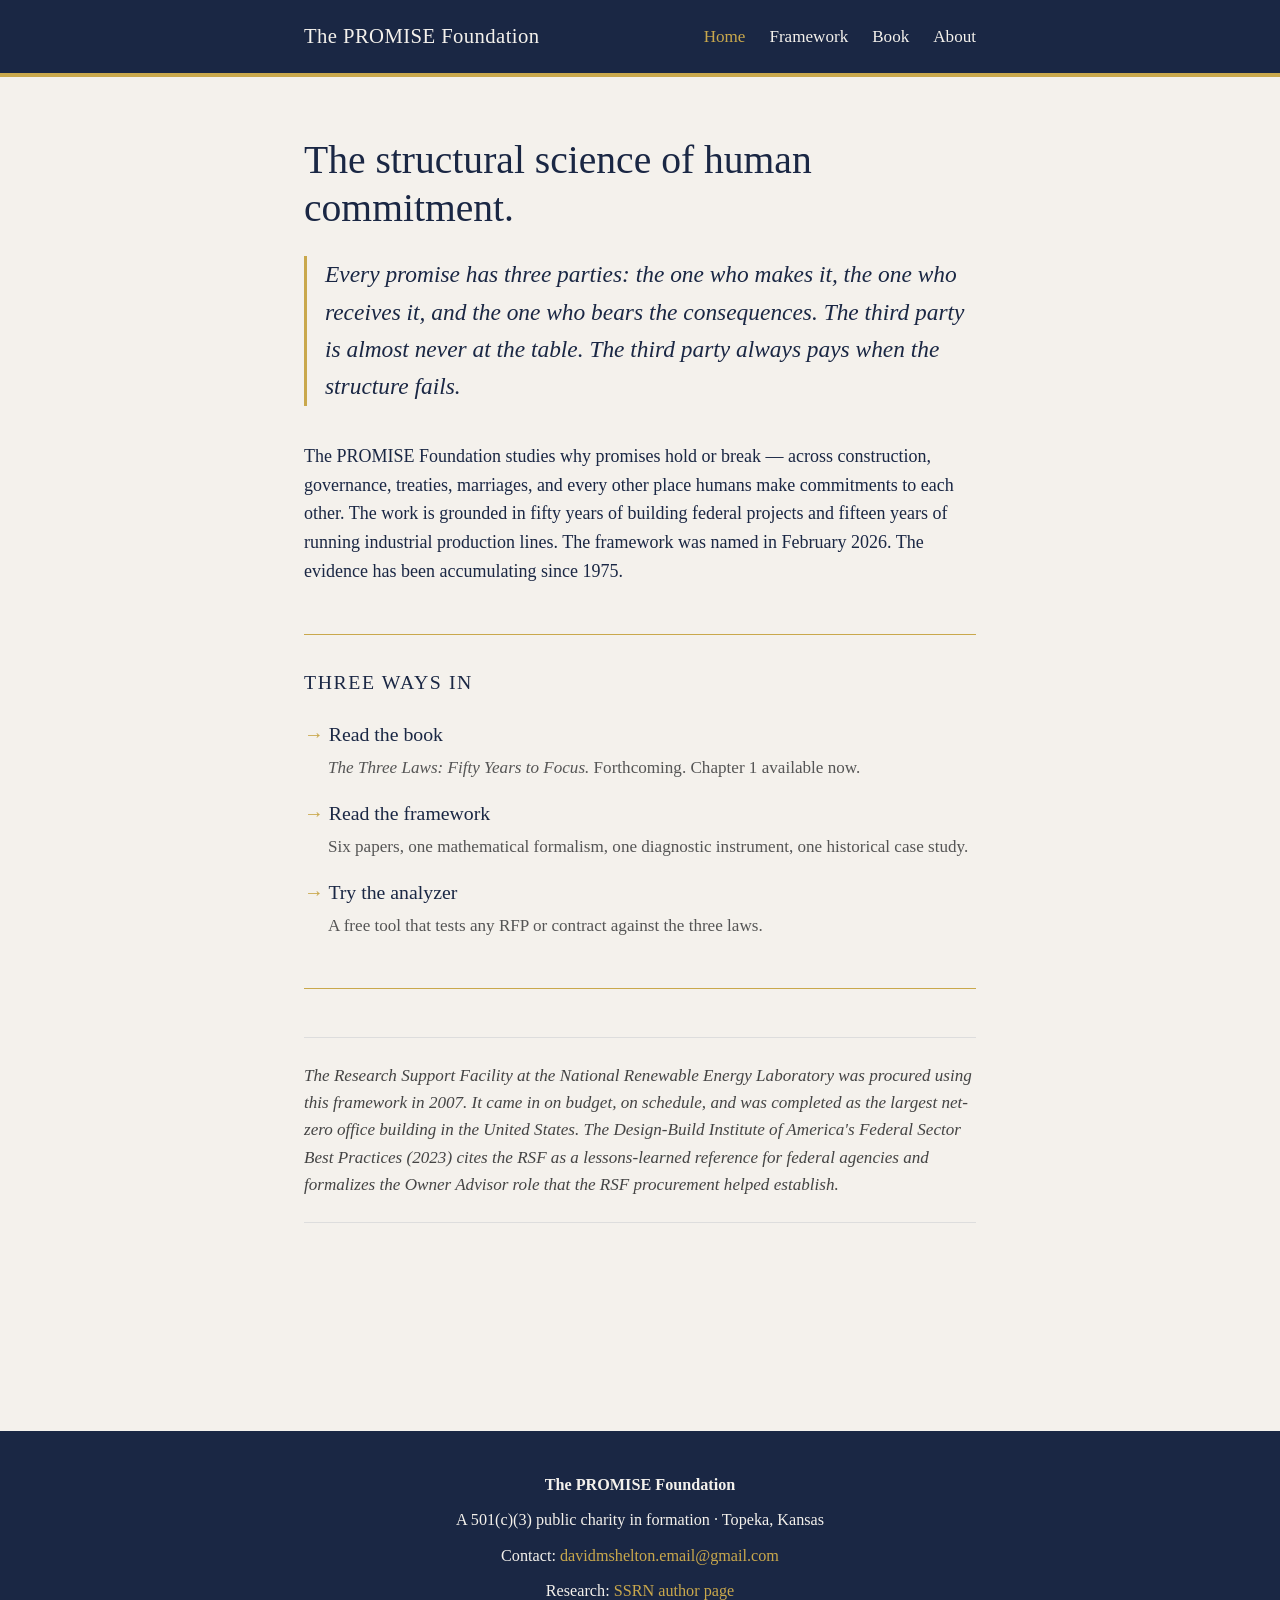
==== index.html @ 9bb54ab6 "Add files via upload" ====
<!DOCTYPE html>
<html lang="en">
<head>
  <meta charset="UTF-8">
  <meta name="viewport" content="width=device-width, initial-scale=1.0">
  <title>The PROMISE Foundation</title>
  <meta name="description" content="The structural science of human commitment. Research, papers, and applied tools from The PROMISE Foundation.">
  <link rel="stylesheet" href="styles.css">
</head>
<body>

  <header>
    <div class="container">
      <div class="site-title">
        <a href="index.html">The PROMISE Foundation</a>
      </div>
      <nav>
        <ul>
          <li><a href="index.html" class="active">Home</a></li>
          <li><a href="framework.html">Framework</a></li>
          <li><a href="book.html">Book</a></li>
          <li><a href="about.html">About</a></li>
        </ul>
      </nav>
    </div>
  </header>

  <main>
    <div class="container">

      <h1>The structural science of human commitment.</h1>

      <p class="tagline">
        Every promise has three parties: the one who makes it, the one who receives it, and the one who bears the consequences. The third party is almost never at the table. The third party always pays when the structure fails.
      </p>

      <p>
        The PROMISE Foundation studies why promises hold or break — across construction, governance, treaties, marriages, and every other place humans make commitments to each other. The work is grounded in fifty years of building federal projects and fifteen years of running industrial production lines. The framework was named in February 2026. The evidence has been accumulating since 1975.
      </p>

      <div class="paths">
        <h2>Three ways in</h2>

        <div class="path-item">
          <a href="book.html">Read the book</a>
          <div class="desc"><em>The Three Laws: Fifty Years to Focus.</em> Forthcoming. Chapter 1 available now.</div>
        </div>

        <div class="path-item">
          <a href="framework.html">Read the framework</a>
          <div class="desc">Six papers, one mathematical formalism, one diagnostic instrument, one historical case study.</div>
        </div>

        <div class="path-item">
          <a href="https://3pq.online" target="_blank" rel="noopener">Try the analyzer</a>
          <div class="desc">A free tool that tests any RFP or contract against the three laws.</div>
        </div>
      </div>

      <p class="credibility">
        The Research Support Facility at the National Renewable Energy Laboratory was procured using this framework in 2007. It came in on budget, on schedule, and was completed as the largest net-zero office building in the United States. The Design-Build Institute of America's <em>Federal Sector Best Practices</em> (2023) cites the RSF as a lessons-learned reference for federal agencies and formalizes the Owner Advisor role that the RSF procurement helped establish.
      </p>

    </div>
  </main>

  <footer>
    <div class="container">
      <div class="footer-line"><strong>The PROMISE Foundation</strong></div>
      <div class="footer-line">A 501(c)(3) public charity in formation · Topeka, Kansas</div>
      <div class="footer-line">Contact: <a href="mailto:davidmshelton.email@gmail.com">davidmshelton.email@gmail.com</a></div>
      <div class="footer-line">Research: <a href="https://ssrn.com/author=10508137" target="_blank" rel="noopener">SSRN author page</a></div>
    </div>
  </footer>

</body>
</html>
---- styles.css ----
/* ============================================================
   The PROMISE Foundation — shared stylesheet
   Visual language: navy, gold, cream, Georgia serif
   Matches 3pq.online for family resemblance
   ============================================================ */

/* Reset and base */
* {
  margin: 0;
  padding: 0;
  box-sizing: border-box;
}

html {
  font-size: 18px;
  scroll-behavior: smooth;
}

body {
  font-family: Georgia, "Times New Roman", serif;
  line-height: 1.6;
  color: #1a2744;
  background: #f4f1ec;
  -webkit-font-smoothing: antialiased;
  -moz-osx-font-smoothing: grayscale;
}

/* Layout container */
.container {
  max-width: 720px;
  margin: 0 auto;
  padding: 0 24px;
}

/* Header / nav */
header {
  background: #1a2744;
  color: #f4f1ec;
  padding: 20px 0;
  border-bottom: 4px solid #c9a84c;
}

header .container {
  display: flex;
  justify-content: space-between;
  align-items: center;
  flex-wrap: wrap;
  gap: 12px;
}

.site-title {
  font-size: 1.15rem;
  font-weight: normal;
  letter-spacing: 0.02em;
}

.site-title a {
  color: #f4f1ec;
  text-decoration: none;
}

.site-title a:hover {
  color: #c9a84c;
}

nav ul {
  list-style: none;
  display: flex;
  gap: 24px;
  flex-wrap: wrap;
}

nav a {
  color: #f4f1ec;
  text-decoration: none;
  font-size: 0.95rem;
}

nav a:hover {
  color: #c9a84c;
}

nav a.active {
  color: #c9a84c;
}

/* Main content */
main {
  padding: 60px 0 80px;
}

h1 {
  font-size: 2.2rem;
  line-height: 1.2;
  margin-bottom: 24px;
  font-weight: normal;
  color: #1a2744;
}

h2 {
  font-size: 1.5rem;
  margin-top: 48px;
  margin-bottom: 16px;
  font-weight: normal;
  color: #1a2744;
}

h3 {
  font-size: 1.15rem;
  margin-top: 32px;
  margin-bottom: 12px;
  font-style: italic;
  font-weight: normal;
  color: #1a2744;
}

p {
  margin-bottom: 18px;
}

a {
  color: #1a2744;
  text-decoration: underline;
  text-decoration-color: #c9a84c;
  text-decoration-thickness: 1px;
  text-underline-offset: 3px;
}

a:hover {
  color: #c9a84c;
}

em {
  font-style: italic;
}

strong {
  font-weight: bold;
}

/* Tagline / subtitle on home */
.tagline {
  font-size: 1.3rem;
  font-style: italic;
  color: #1a2744;
  margin-bottom: 36px;
  border-left: 3px solid #c9a84c;
  padding-left: 18px;
}

/* Three-paths block on home */
.paths {
  margin: 48px 0;
  padding: 32px 0;
  border-top: 1px solid #c9a84c;
  border-bottom: 1px solid #c9a84c;
}

.paths h2 {
  margin-top: 0;
  margin-bottom: 20px;
  font-size: 1.1rem;
  text-transform: uppercase;
  letter-spacing: 0.08em;
  color: #1a2744;
}

.path-item {
  margin-bottom: 16px;
}

.path-item a {
  font-size: 1.1rem;
  text-decoration: none;
  color: #1a2744;
}

.path-item a::before {
  content: "→ ";
  color: #c9a84c;
}

.path-item a:hover {
  color: #c9a84c;
}

.path-item .desc {
  margin-top: 4px;
  margin-left: 24px;
  font-size: 0.95rem;
  color: #555;
}

/* Credibility note (italic block on home) */
.credibility {
  margin: 48px 0;
  padding: 24px 0;
  font-style: italic;
  color: #444;
  font-size: 0.95rem;
  border-top: 1px solid #ddd;
  border-bottom: 1px solid #ddd;
}

/* Papers list on framework page */
.papers {
  margin-top: 32px;
}

.paper {
  margin-bottom: 28px;
  padding-bottom: 20px;
  border-bottom: 1px solid #ddd;
}

.paper:last-child {
  border-bottom: none;
}

.paper-title {
  font-style: italic;
  font-size: 1.05rem;
  margin-bottom: 4px;
}

.paper-meta {
  font-size: 0.9rem;
  color: #555;
  margin-bottom: 8px;
}

.paper-link {
  font-size: 0.95rem;
}

.paper-link::before {
  content: "→ ";
  color: #c9a84c;
}

/* Equation block */
.equation {
  text-align: center;
  font-size: 1.3rem;
  margin: 24px 0;
  padding: 20px;
  background: white;
  border-left: 3px solid #c9a84c;
  font-family: Georgia, serif;
  letter-spacing: 0.03em;
}

/* Principles list (numbered) */
.principles {
  margin: 24px 0;
  padding-left: 24px;
}

.principles li {
  margin-bottom: 16px;
  line-height: 1.6;
}

.principles li em {
  color: #1a2744;
  font-weight: bold;
  font-style: italic;
}

/* Author bio block on About */
.author {
  margin-bottom: 32px;
}

.author-name {
  font-style: italic;
  font-size: 1.1rem;
  margin-bottom: 8px;
}

/* Footer */
footer {
  background: #1a2744;
  color: #f4f1ec;
  padding: 40px 0;
  margin-top: 80px;
  font-size: 0.9rem;
}

footer .container {
  text-align: center;
  line-height: 1.8;
}

footer a {
  color: #c9a84c;
  text-decoration: none;
}

footer a:hover {
  text-decoration: underline;
}

footer .footer-line {
  margin-bottom: 6px;
}

/* Responsive — phone */
@media (max-width: 600px) {
  html {
    font-size: 17px;
  }

  .container {
    padding: 0 18px;
  }

  header .container {
    flex-direction: column;
    align-items: flex-start;
  }

  nav ul {
    gap: 16px;
  }

  h1 {
    font-size: 1.8rem;
  }

  .tagline {
    font-size: 1.1rem;
  }

  main {
    padding: 40px 0 60px;
  }
}
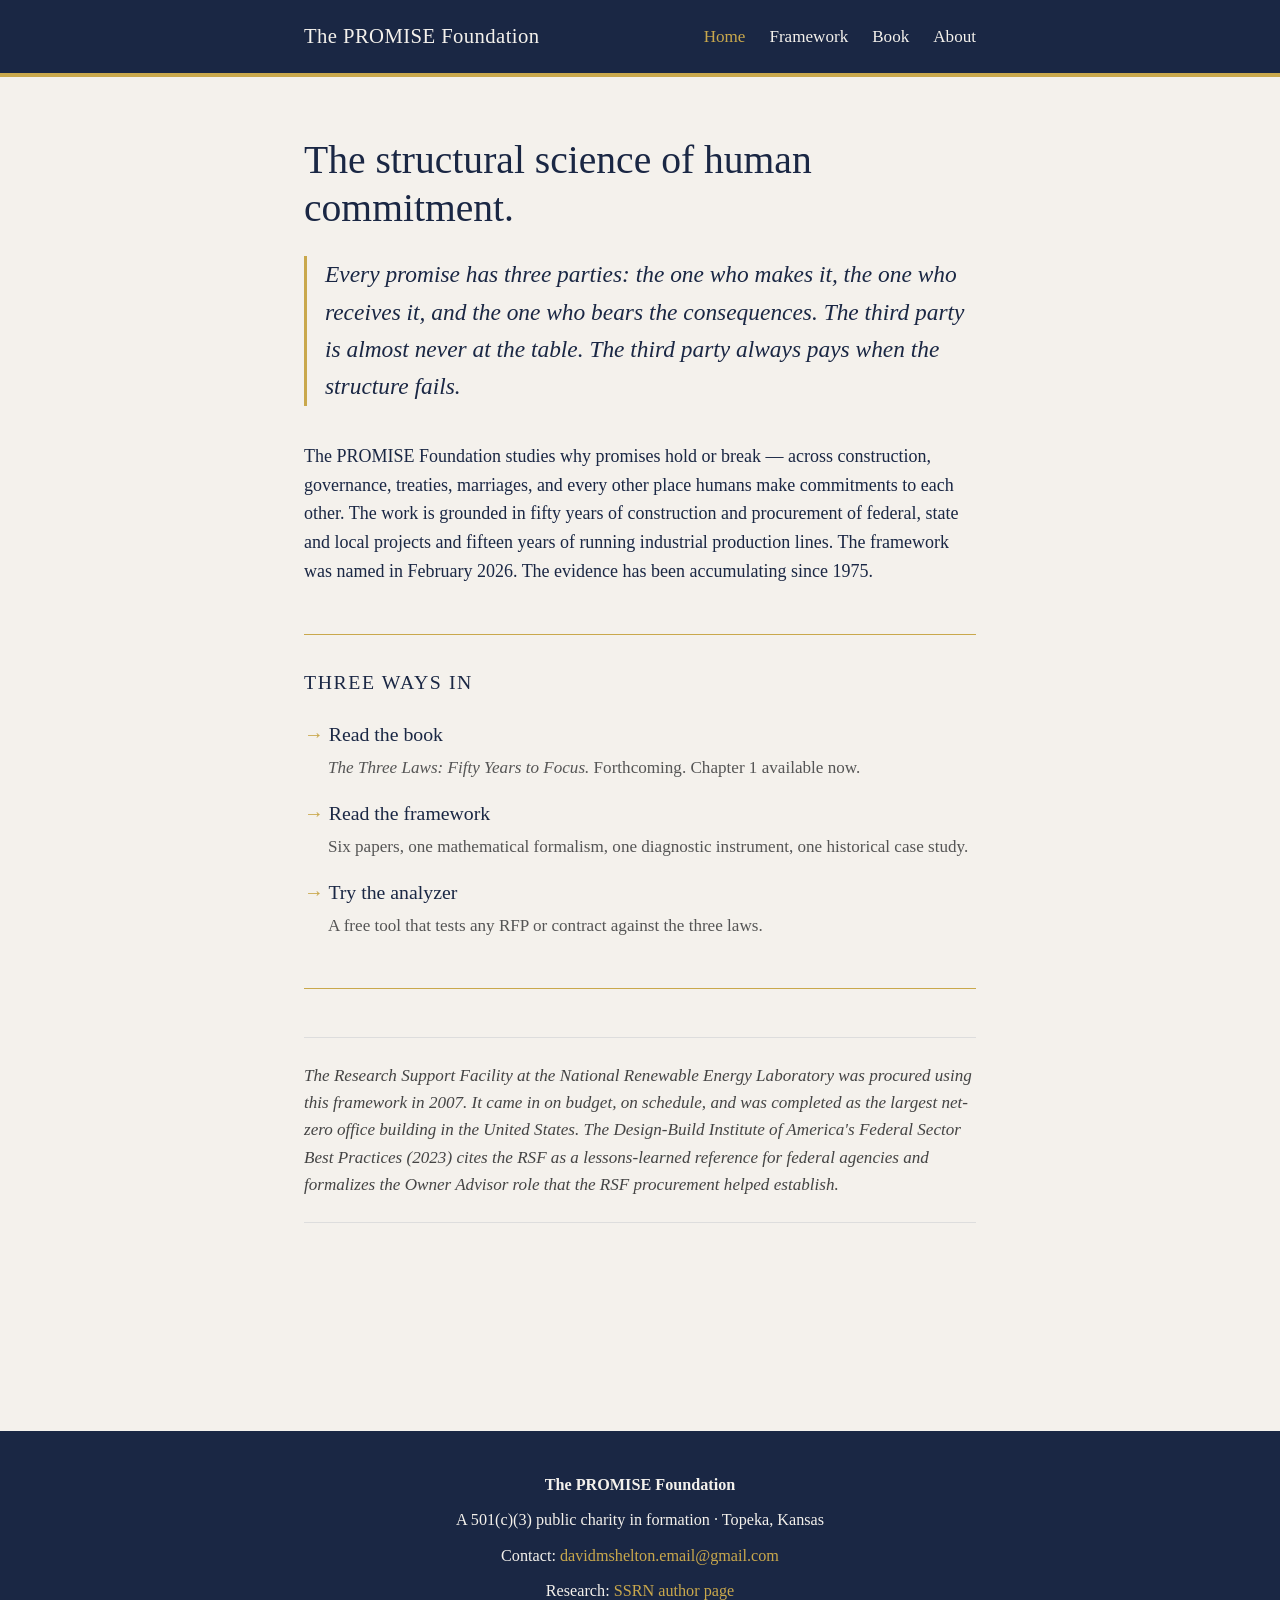
==== commit 5b95d4ab: "Refine description of PROMISE Foundation's work" ====
--- a/index.html
+++ b/index.html
@@ -35,7 +35,7 @@
       </p>
 
       <p>
-        The PROMISE Foundation studies why promises hold or break — across construction, governance, treaties, marriages, and every other place humans make commitments to each other. The work is grounded in fifty years of building federal projects and fifteen years of running industrial production lines. The framework was named in February 2026. The evidence has been accumulating since 1975.
+        The PROMISE Foundation studies why promises hold or break — across construction, governance, treaties, marriages, and every other place humans make commitments to each other. The work is grounded in fifty years of construction and procurement of federal, state and local projects and fifteen years of running industrial production lines. The framework was named in February 2026. The evidence has been accumulating since 1975.
       </p>
 
       <div class="paths">
@@ -74,4 +74,4 @@
   </footer>
 
 </body>
-</html>+</html>
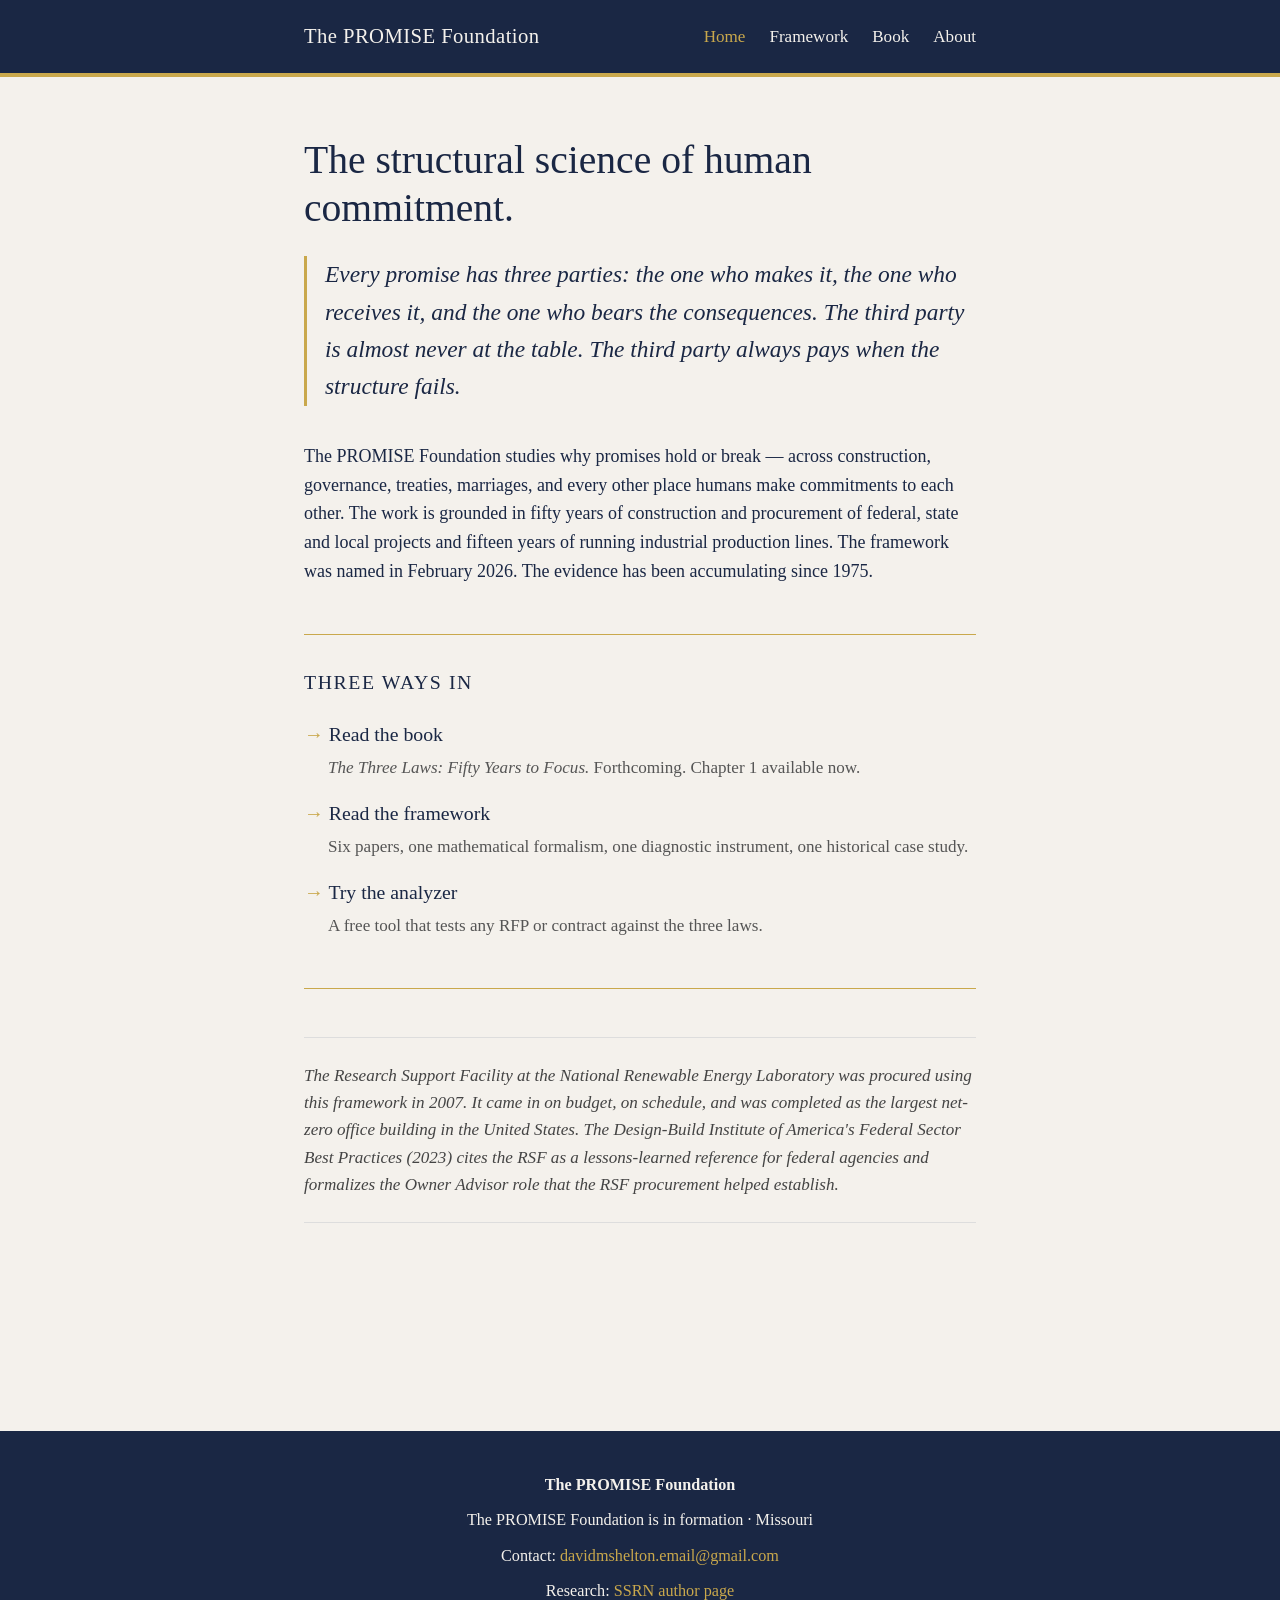
==== commit 754241df: "Update footer text for PROMISE Foundation" ====
--- a/index.html
+++ b/index.html
@@ -67,7 +67,7 @@
   <footer>
     <div class="container">
       <div class="footer-line"><strong>The PROMISE Foundation</strong></div>
-      <div class="footer-line">A 501(c)(3) public charity in formation · Topeka, Kansas</div>
+      <div class="footer-line">The PROMISE Foundation is in formation · Missouri</div>
       <div class="footer-line">Contact: <a href="mailto:davidmshelton.email@gmail.com">davidmshelton.email@gmail.com</a></div>
       <div class="footer-line">Research: <a href="https://ssrn.com/author=10508137" target="_blank" rel="noopener">SSRN author page</a></div>
     </div>
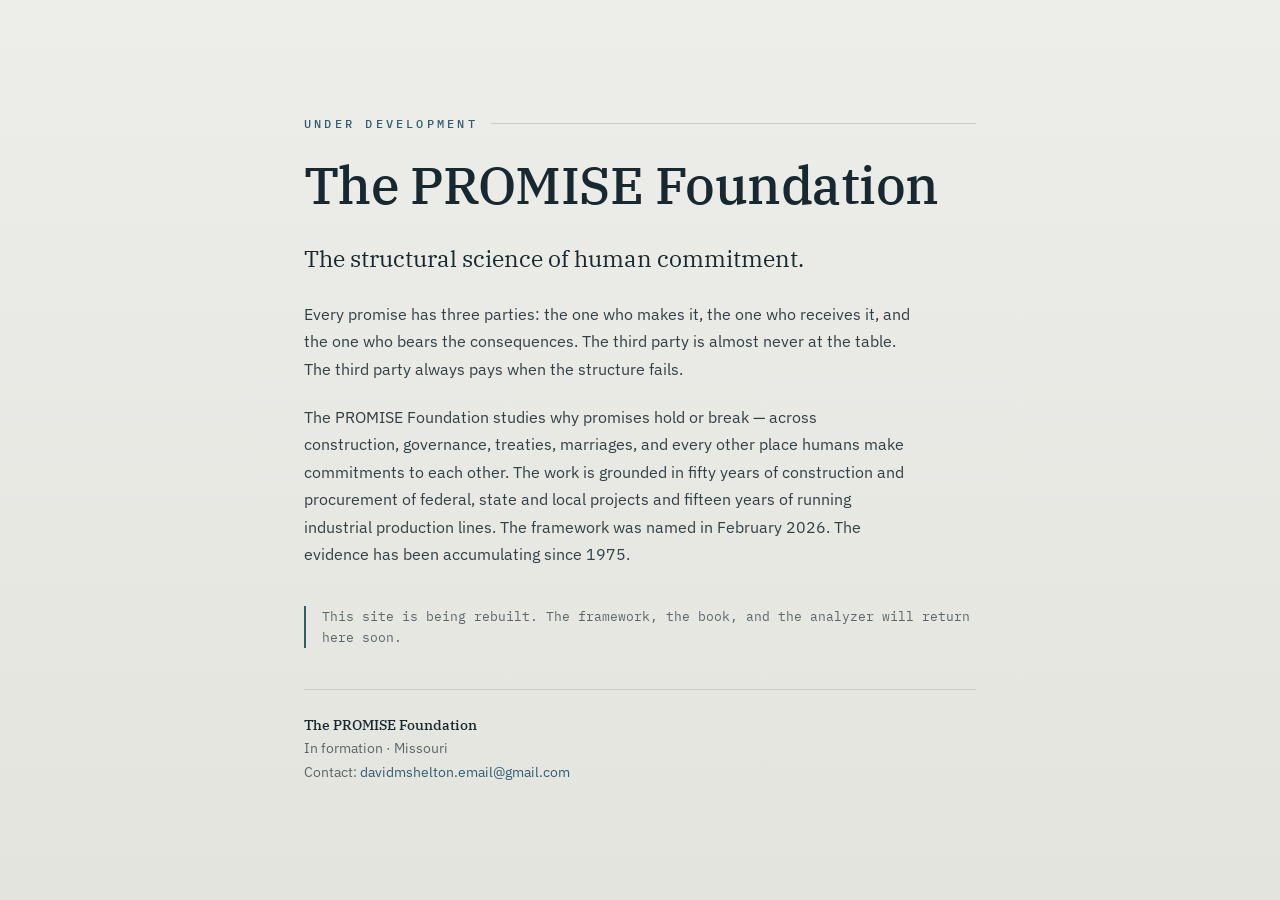
==== commit 215f95bc: "Revise index.html for development phase Updated the title and description meta tags to reflect that " ====
--- a/index.html
+++ b/index.html
@@ -3,75 +3,161 @@
 <head>
   <meta charset="UTF-8">
   <meta name="viewport" content="width=device-width, initial-scale=1.0">
-  <title>The PROMISE Foundation</title>
-  <meta name="description" content="The structural science of human commitment. Research, papers, and applied tools from The PROMISE Foundation.">
-  <link rel="stylesheet" href="styles.css">
+  <title>The PROMISE Foundation — Under Development</title>
+  <meta name="description" content="The structural science of human commitment. The PROMISE Foundation website is under development.">
+  <meta name="robots" content="noindex">
+  <link rel="preconnect" href="https://fonts.googleapis.com">
+  <link rel="preconnect" href="https://fonts.gstatic.com" crossorigin>
+  <link href="https://fonts.googleapis.com/css2?family=IBM+Plex+Serif:wght@400;500;600&family=IBM+Plex+Sans:wght@400;500&family=IBM+Plex+Mono:wght@400;500&display=swap" rel="stylesheet">
+  <style>
+    :root {
+      --paper-top: #EDEEE9;
+      --paper-bottom: #E3E4DE;
+      --ink: #182831;
+      --body: #313f47;
+      --slate: #5a666c;
+      --rule: #cbcdc6;
+      --blueprint: #2f5d74;
+
+      --serif: "IBM Plex Serif", Georgia, "Times New Roman", serif;
+      --sans: "IBM Plex Sans", system-ui, -apple-system, Segoe UI, Roboto, sans-serif;
+      --mono: "IBM Plex Mono", ui-monospace, SFMono-Regular, Menlo, monospace;
+    }
+
+    * { box-sizing: border-box; }
+
+    html, body { height: 100%; }
+
+    body {
+      margin: 0;
+      min-height: 100%;
+      background: linear-gradient(180deg, var(--paper-top), var(--paper-bottom));
+      color: var(--body);
+      font-family: var(--sans);
+      -webkit-font-smoothing: antialiased;
+      display: flex;
+      flex-direction: column;
+      justify-content: center;
+      padding: clamp(2rem, 6vw, 5rem) clamp(1.25rem, 5vw, 2rem);
+    }
+
+    .wrap {
+      width: 100%;
+      max-width: 42rem;
+      margin: 0 auto;
+      animation: rise 0.7s cubic-bezier(0.22, 1, 0.36, 1) both;
+    }
+
+    @keyframes rise {
+      from { opacity: 0; transform: translateY(10px); }
+      to   { opacity: 1; transform: none; }
+    }
+
+    .eyebrow {
+      font-family: var(--mono);
+      font-size: 0.72rem;
+      font-weight: 500;
+      letter-spacing: 0.28em;
+      text-transform: uppercase;
+      color: var(--blueprint);
+      display: flex;
+      align-items: center;
+      gap: 0.85rem;
+      margin: 0 0 1.6rem;
+    }
+    .eyebrow::after {
+      content: "";
+      height: 1px;
+      flex: 1;
+      background: var(--rule);
+    }
+
+    h1 {
+      font-family: var(--serif);
+      font-weight: 500;
+      color: var(--ink);
+      font-size: clamp(2.15rem, 6vw, 3.25rem);
+      line-height: 1.06;
+      letter-spacing: -0.01em;
+      margin: 0 0 1.9rem;
+    }
+
+    .tagline {
+      font-family: var(--serif);
+      font-size: clamp(1.2rem, 2.6vw, 1.45rem);
+      line-height: 1.4;
+      color: var(--ink);
+      margin: 0 0 1.6rem;
+    }
+
+    p.intro {
+      font-size: 1rem;
+      line-height: 1.72;
+      margin: 0 0 1.3rem;
+      max-width: 38rem;
+    }
+
+    .note {
+      font-family: var(--mono);
+      font-size: 0.82rem;
+      line-height: 1.6;
+      color: var(--slate);
+      border-left: 2px solid var(--blueprint);
+      padding-left: 1rem;
+      margin: 2.3rem 0 0;
+    }
+
+    footer {
+      margin-top: 2.6rem;
+      padding-top: 1.5rem;
+      border-top: 1px solid var(--rule);
+      font-size: 0.85rem;
+      color: var(--slate);
+      line-height: 1.7;
+    }
+    footer .name {
+      font-family: var(--serif);
+      font-weight: 500;
+      color: var(--ink);
+    }
+    footer a {
+      color: var(--blueprint);
+      text-decoration: none;
+      border-bottom: 1px solid transparent;
+      transition: border-color 0.2s ease;
+    }
+    footer a:hover { border-color: var(--blueprint); }
+
+    a:focus-visible {
+      outline: 2px solid var(--blueprint);
+      outline-offset: 3px;
+      border-radius: 2px;
+    }
+
+    @media (prefers-reduced-motion: reduce) {
+      .wrap { animation: none; }
+    }
+  </style>
 </head>
 <body>
+  <div class="wrap">
+    <p class="eyebrow">Under Development</p>
 
-  <header>
-    <div class="container">
-      <div class="site-title">
-        <a href="index.html">The PROMISE Foundation</a>
-      </div>
-      <nav>
-        <ul>
-          <li><a href="index.html" class="active">Home</a></li>
-          <li><a href="framework.html">Framework</a></li>
-          <li><a href="book.html">Book</a></li>
-          <li><a href="about.html">About</a></li>
-        </ul>
-      </nav>
-    </div>
-  </header>
+    <h1>The PROMISE Foundation</h1>
 
-  <main>
-    <div class="container">
+    <p class="tagline">The structural science of human commitment.</p>
 
-      <h1>The structural science of human commitment.</h1>
+    <p class="intro">Every promise has three parties: the one who makes it, the one who receives it, and the one who bears the consequences. The third party is almost never at the table. The third party always pays when the structure fails.</p>
 
-      <p class="tagline">
-        Every promise has three parties: the one who makes it, the one who receives it, and the one who bears the consequences. The third party is almost never at the table. The third party always pays when the structure fails.
-      </p>
+    <p class="intro">The PROMISE Foundation studies why promises hold or break — across construction, governance, treaties, marriages, and every other place humans make commitments to each other. The work is grounded in fifty years of construction and procurement of federal, state and local projects and fifteen years of running industrial production lines. The framework was named in February 2026. The evidence has been accumulating since 1975.</p>
 
-      <p>
-        The PROMISE Foundation studies why promises hold or break — across construction, governance, treaties, marriages, and every other place humans make commitments to each other. The work is grounded in fifty years of construction and procurement of federal, state and local projects and fifteen years of running industrial production lines. The framework was named in February 2026. The evidence has been accumulating since 1975.
-      </p>
+    <p class="note">This site is being rebuilt. The framework, the book, and the analyzer will return here soon.</p>
 
-      <div class="paths">
-        <h2>Three ways in</h2>
-
-        <div class="path-item">
-          <a href="book.html">Read the book</a>
-          <div class="desc"><em>The Three Laws: Fifty Years to Focus.</em> Forthcoming. Chapter 1 available now.</div>
-        </div>
-
-        <div class="path-item">
-          <a href="framework.html">Read the framework</a>
-          <div class="desc">Six papers, one mathematical formalism, one diagnostic instrument, one historical case study.</div>
-        </div>
-
-        <div class="path-item">
-          <a href="https://3pq.online" target="_blank" rel="noopener">Try the analyzer</a>
-          <div class="desc">A free tool that tests any RFP or contract against the three laws.</div>
-        </div>
-      </div>
-
-      <p class="credibility">
-        The Research Support Facility at the National Renewable Energy Laboratory was procured using this framework in 2007. It came in on budget, on schedule, and was completed as the largest net-zero office building in the United States. The Design-Build Institute of America's <em>Federal Sector Best Practices</em> (2023) cites the RSF as a lessons-learned reference for federal agencies and formalizes the Owner Advisor role that the RSF procurement helped establish.
-      </p>
-
-    </div>
-  </main>
-
-  <footer>
-    <div class="container">
-      <div class="footer-line"><strong>The PROMISE Foundation</strong></div>
-      <div class="footer-line">The PROMISE Foundation is in formation · Missouri</div>
-      <div class="footer-line">Contact: <a href="mailto:davidmshelton.email@gmail.com">davidmshelton.email@gmail.com</a></div>
-      <div class="footer-line">Research: <a href="https://ssrn.com/author=10508137" target="_blank" rel="noopener">SSRN author page</a></div>
-    </div>
-  </footer>
-
+    <footer>
+      <div class="name">The PROMISE Foundation</div>
+      <div>In formation · Missouri</div>
+      <div>Contact: <a href="mailto:davidmshelton.email@gmail.com">davidmshelton.email@gmail.com</a></div>
+    </footer>
+  </div>
 </body>
 </html>
